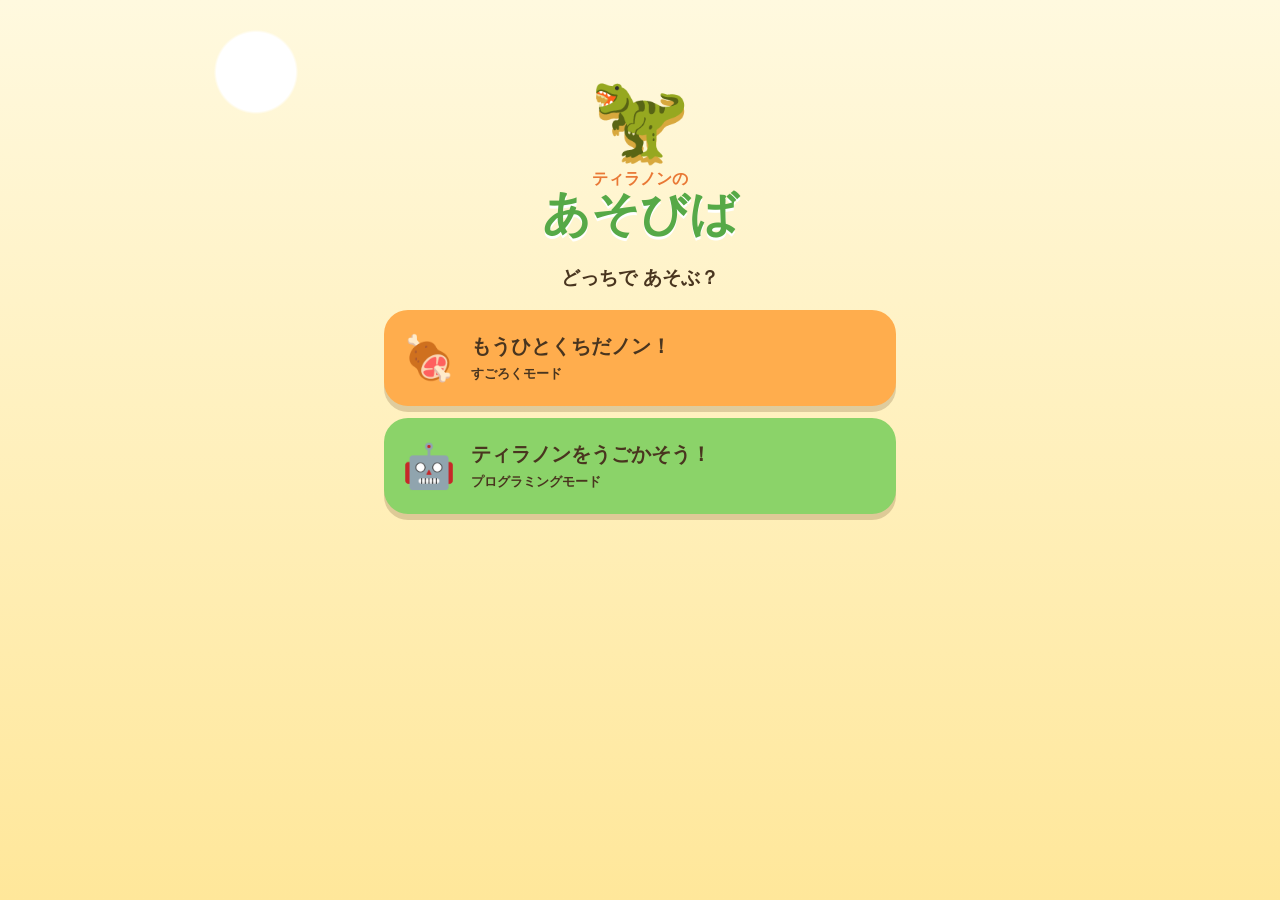
==== index.html @ fe614be6 "Implement playable Tiranon web game v0.1" ====
<!doctype html>
<html lang="ja">
<head>
  <meta charset="utf-8">
  <meta name="viewport" content="width=device-width, initial-scale=1, viewport-fit=cover">
  <meta name="theme-color" content="#fff4c7">
  <title>ティラノンのあそびば</title>
  <link rel="stylesheet" href="style.css">
</head>
<body>
  <main class="app">
    <section id="title-screen" class="screen active" aria-labelledby="title-heading">
      <div class="hero-dino" aria-hidden="true">🦖</div>
      <p class="eyebrow">ティラノンの</p>
      <h1 id="title-heading">あそびば</h1>
      <p class="lead">どっちで あそぶ？</p>
      <button class="mode-card orange" data-open="sugoroku-screen">
        <span class="mode-icon">🍖</span><span><b>もうひとくちだノン！</b><small>すごろくモード</small></span>
      </button>
      <button class="mode-card green" data-open="program-screen">
        <span class="mode-icon">🤖</span><span><b>ティラノンをうごかそう！</b><small>プログラミングモード</small></span>
      </button>
    </section>

    <section id="sugoroku-screen" class="screen" aria-labelledby="sugoroku-title">
      <header><button class="back" data-title aria-label="タイトルへ">←</button><h2 id="sugoroku-title">もうひとくちだノン！</h2><span id="best-record" class="record">ベスト --</span></header>
      <div id="sugoroku-board" class="sugoroku-board" aria-label="すごろく盤"></div>
      <div class="status-card" aria-live="polite">
        <span id="food-display" class="food">🍽️</span>
        <div><b id="sugoroku-message">なにを たべるノン？</b><small id="turn-display">0かい たべた</small></div>
      </div>
      <div class="actions two"><button id="eat-button" class="primary">もうひとくち！</button><button id="finish-button" class="secondary">ごちそうさま！</button></div>
    </section>

    <section id="program-screen" class="screen" aria-labelledby="program-title">
      <header><button class="back" data-title aria-label="タイトルへ">←</button><h2 id="program-title">ティラノンをうごかそう！</h2><span id="stage-label" class="record">1 / 3</span></header>
      <p id="stage-mission" class="mission"></p>
      <div id="program-board" class="program-board" aria-label="プログラミング盤"></div>
      <div class="command-panel">
        <div class="command-buttons">
          <button data-command="forward">⬆️<span>すすむ</span></button>
          <button data-command="right">↪️<span>みぎをむく</span></button>
          <button data-command="left">↩️<span>ひだりをむく</span></button>
        </div>
        <div id="command-list" class="command-list" aria-live="polite"><span class="empty">めいれいを いれてね</span></div>
        <button id="run-button" class="primary full">▶ うごかす！</button>
        <div class="edit-buttons"><button id="undo-button">1個消す</button><button id="clear-button">全部消す</button><button id="retry-button">やりなおす</button></div>
      </div>
    </section>

    <div id="result-modal" class="modal" role="dialog" aria-modal="true" aria-labelledby="result-title" hidden>
      <div class="modal-card"><div id="result-icon" class="result-icon">🎉</div><h2 id="result-title">ついたノン！</h2><p id="result-text"></p><button id="result-main" class="primary full">もう一回</button><button id="result-title-button" class="secondary full">タイトルへ</button></div>
    </div>
  </main>
  <script src="script.js"></script>
</body>
</html>
---- style.css ----
:root{font-family:"Hiragino Maru Gothic ProN","Yu Gothic",sans-serif;color:#49351f;background:#fff4c7;font-size:16px}*{box-sizing:border-box}body{margin:0;min-height:100dvh;background:radial-gradient(circle at 20% 8%,#fff 0 3%,transparent 3.2%),linear-gradient(#fff9df,#ffe79a)}button{font:inherit;color:inherit;touch-action:manipulation;cursor:pointer}.app{width:min(100%,540px);min-height:100dvh;margin:auto;padding:max(12px,env(safe-area-inset-top)) 14px max(14px,env(safe-area-inset-bottom));position:relative}.screen{display:none}.screen.active{display:block}#title-screen{text-align:center;padding-top:5vh}.hero-dino{font-size:5rem;filter:drop-shadow(0 6px 0 #d8a83d);animation:bob 1.8s ease-in-out infinite}@keyframes bob{50%{transform:translateY(-7px) rotate(-2deg)}}.eyebrow{margin:5px 0 -8px;font-weight:800;color:#e97835}h1{font-size:3rem;margin:0;color:#56a947;text-shadow:0 3px #fff}.lead{font-size:1.2rem;font-weight:800}.mode-card{width:100%;min-height:96px;border:0;border-radius:24px;margin:12px 0;padding:14px 18px;display:flex;align-items:center;gap:15px;text-align:left;box-shadow:0 6px 0 rgba(90,58,20,.2)}.mode-card:active,.primary:active,.secondary:active{transform:translateY(3px);box-shadow:0 3px 0 rgba(90,58,20,.2)}.mode-card.orange{background:#ffad4d}.mode-card.green{background:#8bd369}.mode-icon{font-size:2.7rem}.mode-card b{display:block;font-size:1.25rem}.mode-card small{display:block;margin-top:5px;font-weight:700}header{height:48px;display:grid;grid-template-columns:45px 1fr auto;align-items:center;gap:5px}header h2{font-size:1.1rem;text-align:center;margin:0}.back{border:0;background:#fff;border-radius:50%;width:40px;height:40px;font-size:1.4rem}.record{background:#fff3;border-radius:12px;padding:6px;font-size:.76rem;font-weight:800}.sugoroku-board{height:min(48dvh,370px);display:grid;grid-template-columns:repeat(5,1fr);grid-template-rows:repeat(5,1fr);gap:5px;padding:7px;background:#80c96d;border:5px solid #4e9d45;border-radius:20px}.tile{background:#fff9df;border:2px solid #e9c86b;border-radius:10px;display:flex;align-items:center;justify-content:center;position:relative;font-size:.65rem;font-weight:900}.tile:nth-child(3n){background:#ffe6a9}.tile.start{background:#a8e791}.tile.goal{background:#ffcf70}.pawn{width:42px;height:42px;border-radius:50%;display:flex;align-items:center;justify-content:center;background:#ef7b3d;border:3px solid #fff;font-size:1.7rem;filter:drop-shadow(0 3px 1px #7648);transition:transform .15s}.status-card{margin:8px 0;min-height:65px;background:#fff;border-radius:18px;padding:8px 14px;display:flex;align-items:center;gap:12px}.status-card .food{font-size:2.4rem}.status-card b,.status-card small{display:block}.status-card small{margin-top:3px}.actions{display:grid;gap:9px}.actions.two{grid-template-columns:1fr 1fr}.primary,.secondary{border:0;border-radius:15px;min-height:52px;font-weight:900;box-shadow:0 5px 0 rgba(90,58,20,.2)}.primary{background:#f58245;color:#fff}.secondary{background:#fff}.full{width:100%}.mission{text-align:center;font-weight:800;margin:4px 0 7px}.program-board{width:min(100%,330px);aspect-ratio:1;margin:auto;display:grid;grid-template-columns:repeat(5,1fr);gap:4px;background:#97cf78;padding:6px;border:4px solid #58a250;border-radius:18px}.program-board .tile{aspect-ratio:1;background:#699f54;border-color:#699f54}.program-board .tile.path{background:#fff6cf;border-color:#e7c76a}.program-board .tile.pepper{font-size:1.6rem}.command-panel{margin-top:8px}.command-buttons{display:grid;grid-template-columns:repeat(3,1fr);gap:6px}.command-buttons button{border:0;border-radius:12px;background:#fff;min-height:55px;font-size:1.3rem;font-weight:900}.command-buttons span{display:block;font-size:.72rem}.command-list{margin:7px 0;height:48px;overflow:auto;display:flex;gap:5px;align-items:center;background:#fff7;padding:6px;border-radius:10px}.command-chip{flex:none;background:#fff;border-radius:8px;padding:7px;font-weight:800;font-size:.78rem}.empty{margin:auto;color:#806f59}.edit-buttons{display:grid;grid-template-columns:repeat(3,1fr);gap:6px;margin-top:7px}.edit-buttons button{border:0;border-radius:10px;background:#fff;min-height:37px;font-weight:800;font-size:.8rem}.modal{position:fixed;inset:0;background:#4338;display:grid;place-items:center;padding:20px;z-index:5}.modal[hidden]{display:none}.modal-card{width:min(100%,400px);background:#fff9df;border-radius:26px;padding:25px;text-align:center;box-shadow:0 15px 50px #3218}.result-icon{font-size:4rem}.modal-card h2{font-size:2rem;margin:5px}.modal-card .full{margin-top:10px}@media (min-width:700px){.app{padding-top:25px}.sugoroku-board{height:420px}.program-board{width:350px}}
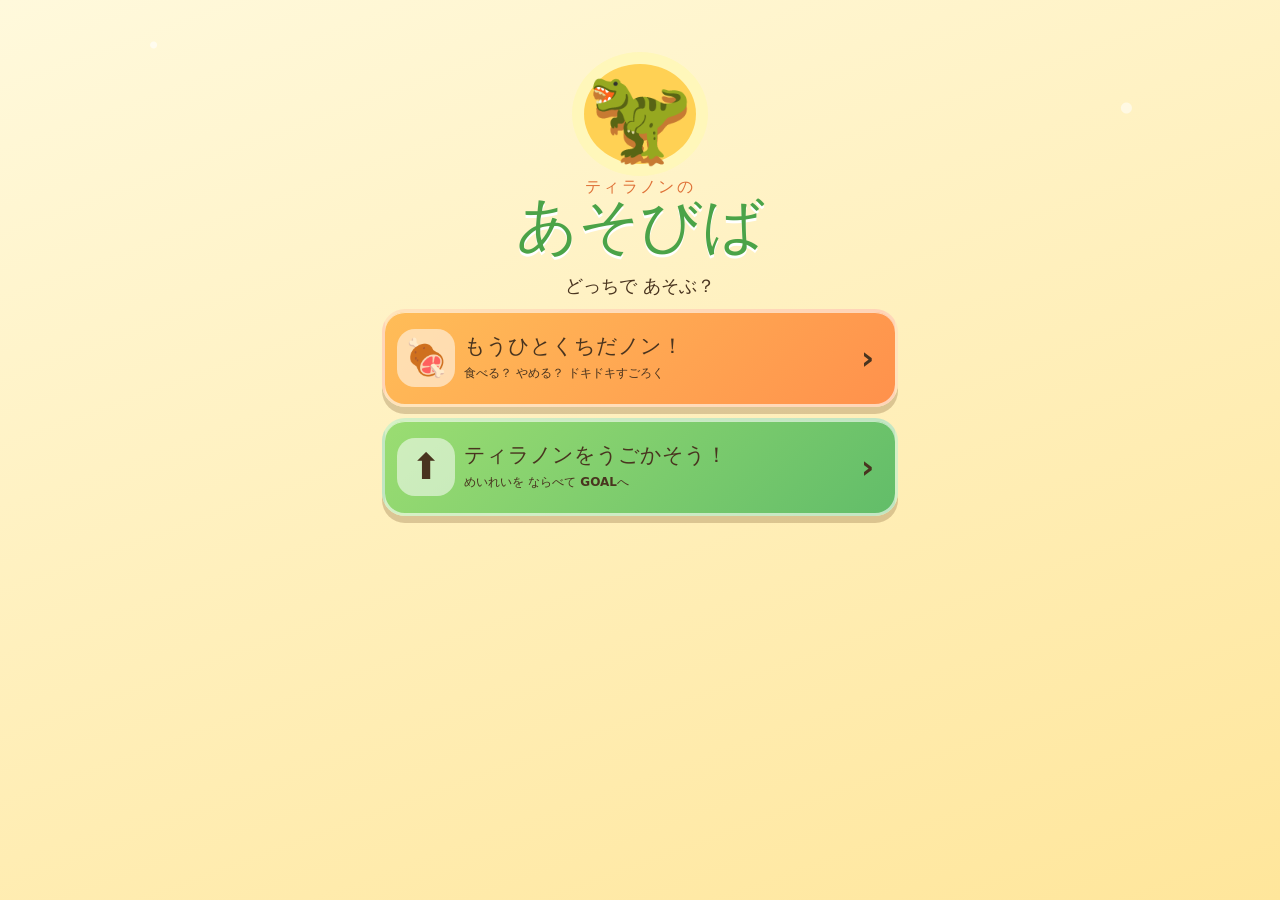
==== commit 2db566ba: "Upgrade Tiranon game with push-your-luck play" ====
--- a/index.html
+++ b/index.html
@@ -3,53 +3,65 @@
 <head>
   <meta charset="utf-8">
   <meta name="viewport" content="width=device-width, initial-scale=1, viewport-fit=cover">
-  <meta name="theme-color" content="#fff4c7">
+  <meta name="theme-color" content="#fff3c4">
   <title>ティラノンのあそびば</title>
   <link rel="stylesheet" href="style.css">
 </head>
 <body>
   <main class="app">
     <section id="title-screen" class="screen active" aria-labelledby="title-heading">
-      <div class="hero-dino" aria-hidden="true">🦖</div>
+      <div class="title-art"><span class="sun"></span><span class="title-dino game-piece" aria-hidden="true">🦖</span></div>
       <p class="eyebrow">ティラノンの</p>
       <h1 id="title-heading">あそびば</h1>
       <p class="lead">どっちで あそぶ？</p>
-      <button class="mode-card orange" data-open="sugoroku-screen">
-        <span class="mode-icon">🍖</span><span><b>もうひとくちだノン！</b><small>すごろくモード</small></span>
+      <button class="mode-card food-mode" data-open="sugoroku-screen">
+        <span class="mode-icon">🍖</span><span><b>もうひとくちだノン！</b><small>食べる？ やめる？ ドキドキすごろく</small></span><span class="chevron">›</span>
       </button>
-      <button class="mode-card green" data-open="program-screen">
-        <span class="mode-icon">🤖</span><span><b>ティラノンをうごかそう！</b><small>プログラミングモード</small></span>
+      <button class="mode-card code-mode" data-open="stage-screen">
+        <span class="mode-icon">⬆️</span><span><b>ティラノンをうごかそう！</b><small>めいれいを ならべて GOALへ</small></span><span class="chevron">›</span>
       </button>
     </section>
 
     <section id="sugoroku-screen" class="screen" aria-labelledby="sugoroku-title">
-      <header><button class="back" data-title aria-label="タイトルへ">←</button><h2 id="sugoroku-title">もうひとくちだノン！</h2><span id="best-record" class="record">ベスト --</span></header>
-      <div id="sugoroku-board" class="sugoroku-board" aria-label="すごろく盤"></div>
-      <div class="status-card" aria-live="polite">
-        <span id="food-display" class="food">🍽️</span>
-        <div><b id="sugoroku-message">なにを たべるノン？</b><small id="turn-display">0かい たべた</small></div>
+      <header class="game-header"><button class="icon-button" data-title aria-label="タイトルへ">‹</button><div><span class="header-kicker">ドキドキすごろく</span><h2 id="sugoroku-title">もうひとくちだノン！</h2></div><div id="sugoroku-records" class="mini-record"></div></header>
+      <div id="sugoroku-board" class="sugoroku-board" aria-label="STARTからGOALまでのすごろく盤"></div>
+      <section id="sugoroku-status" class="sugoroku-status" aria-live="polite">
+        <div id="food-display" class="food-display">🍽️</div>
+        <div class="speech"><b id="sugoroku-message">まずは ひとくち！</b><span id="turn-label">1ターンめ</span></div>
+        <div class="risk"><small>今回のパクパク</small><strong id="pending-label">+0</strong><small>マス</small></div>
+      </section>
+      <div id="streak-label" class="streak-label">あと3回で ボーナス！</div>
+      <div class="sugoroku-actions">
+        <button id="eat-button" class="primary eat-button"><span>🍴</span>もうひとくち！<small>ピーマンなら今回の分がパー！</small></button>
+        <button id="bank-button" class="bank-button" disabled>⭐ ここで ごちそうさま！<small>+0マスを確定</small></button>
       </div>
-      <div class="actions two"><button id="eat-button" class="primary">もうひとくち！</button><button id="finish-button" class="secondary">ごちそうさま！</button></div>
+    </section>
+
+    <section id="stage-screen" class="screen" aria-labelledby="stage-title">
+      <header class="game-header simple"><button class="icon-button" data-title aria-label="タイトルへ">‹</button><div><span class="header-kicker">プログラミングモード</span><h2 id="stage-title">ステージを えらぼう！</h2></div></header>
+      <div class="howto"><b>① めいれいをならべる</b><span>② うごかしてGOAL！</span></div>
+      <div id="stage-grid" class="stage-grid"></div>
     </section>
 
     <section id="program-screen" class="screen" aria-labelledby="program-title">
-      <header><button class="back" data-title aria-label="タイトルへ">←</button><h2 id="program-title">ティラノンをうごかそう！</h2><span id="stage-label" class="record">1 / 3</span></header>
-      <p id="stage-mission" class="mission"></p>
+      <header class="game-header"><button id="stage-back" class="icon-button" aria-label="ステージ選択へ">‹</button><div><span id="stage-label" class="header-kicker">STAGE 1</span><h2 id="program-title">ティラノンをうごかそう！</h2></div><div id="stage-best" class="mini-record stars">☆☆☆</div></header>
+      <div class="mission-row"><span id="stage-mission"></span><b id="optimal-label"></b></div>
       <div id="program-board" class="program-board" aria-label="プログラミング盤"></div>
-      <div class="command-panel">
-        <div class="command-buttons">
-          <button data-command="forward">⬆️<span>すすむ</span></button>
-          <button data-command="right">↪️<span>みぎをむく</span></button>
-          <button data-command="left">↩️<span>ひだりをむく</span></button>
+      <section class="command-panel">
+        <div class="command-buttons" aria-label="めいれいボタン">
+          <button data-command="forward"><b>⬆️</b><span>すすむ</span></button>
+          <button data-command="right"><b>↪️</b><span>みぎ</span></button>
+          <button data-command="left"><b>↩️</b><span>ひだり</span></button>
         </div>
-        <div id="command-list" class="command-list" aria-live="polite"><span class="empty">めいれいを いれてね</span></div>
-        <button id="run-button" class="primary full">▶ うごかす！</button>
-        <div class="edit-buttons"><button id="undo-button">1個消す</button><button id="clear-button">全部消す</button><button id="retry-button">やりなおす</button></div>
-      </div>
+        <div class="queue-head"><b>めいれい</b><span id="command-count">0個</span></div>
+        <div id="command-list" class="command-list" aria-live="polite"><span class="empty">ボタンを おしてね！</span></div>
+        <div class="program-actions"><button id="run-button" class="primary run-button">▶ うごかす！</button><button id="undo-button" class="small-action">↶<span>1個消す</span></button><button id="clear-button" class="small-action">×<span>全部消す</span></button></div>
+      </section>
     </section>
 
     <div id="result-modal" class="modal" role="dialog" aria-modal="true" aria-labelledby="result-title" hidden>
-      <div class="modal-card"><div id="result-icon" class="result-icon">🎉</div><h2 id="result-title">ついたノン！</h2><p id="result-text"></p><button id="result-main" class="primary full">もう一回</button><button id="result-title-button" class="secondary full">タイトルへ</button></div>
+      <div id="confetti" class="confetti" aria-hidden="true"></div>
+      <div class="modal-card"><div id="result-icon" class="result-icon">🎉</div><h2 id="result-title">ついたノーーン！</h2><div id="result-stars" class="result-stars"></div><p id="result-text"></p><button id="result-main" class="primary full">もう一回！</button><button id="result-sub" class="secondary full">ステージをえらぶ</button></div>
     </div>
   </main>
   <script src="script.js"></script>
--- a/style.css
+++ b/style.css
@@ -1 +1,161 @@
-:root{font-family:"Hiragino Maru Gothic ProN","Yu Gothic",sans-serif;color:#49351f;background:#fff4c7;font-size:16px}*{box-sizing:border-box}body{margin:0;min-height:100dvh;background:radial-gradient(circle at 20% 8%,#fff 0 3%,transparent 3.2%),linear-gradient(#fff9df,#ffe79a)}button{font:inherit;color:inherit;touch-action:manipulation;cursor:pointer}.app{width:min(100%,540px);min-height:100dvh;margin:auto;padding:max(12px,env(safe-area-inset-top)) 14px max(14px,env(safe-area-inset-bottom));position:relative}.screen{display:none}.screen.active{display:block}#title-screen{text-align:center;padding-top:5vh}.hero-dino{font-size:5rem;filter:drop-shadow(0 6px 0 #d8a83d);animation:bob 1.8s ease-in-out infinite}@keyframes bob{50%{transform:translateY(-7px) rotate(-2deg)}}.eyebrow{margin:5px 0 -8px;font-weight:800;color:#e97835}h1{font-size:3rem;margin:0;color:#56a947;text-shadow:0 3px #fff}.lead{font-size:1.2rem;font-weight:800}.mode-card{width:100%;min-height:96px;border:0;border-radius:24px;margin:12px 0;padding:14px 18px;display:flex;align-items:center;gap:15px;text-align:left;box-shadow:0 6px 0 rgba(90,58,20,.2)}.mode-card:active,.primary:active,.secondary:active{transform:translateY(3px);box-shadow:0 3px 0 rgba(90,58,20,.2)}.mode-card.orange{background:#ffad4d}.mode-card.green{background:#8bd369}.mode-icon{font-size:2.7rem}.mode-card b{display:block;font-size:1.25rem}.mode-card small{display:block;margin-top:5px;font-weight:700}header{height:48px;display:grid;grid-template-columns:45px 1fr auto;align-items:center;gap:5px}header h2{font-size:1.1rem;text-align:center;margin:0}.back{border:0;background:#fff;border-radius:50%;width:40px;height:40px;font-size:1.4rem}.record{background:#fff3;border-radius:12px;padding:6px;font-size:.76rem;font-weight:800}.sugoroku-board{height:min(48dvh,370px);display:grid;grid-template-columns:repeat(5,1fr);grid-template-rows:repeat(5,1fr);gap:5px;padding:7px;background:#80c96d;border:5px solid #4e9d45;border-radius:20px}.tile{background:#fff9df;border:2px solid #e9c86b;border-radius:10px;display:flex;align-items:center;justify-content:center;position:relative;font-size:.65rem;font-weight:900}.tile:nth-child(3n){background:#ffe6a9}.tile.start{background:#a8e791}.tile.goal{background:#ffcf70}.pawn{width:42px;height:42px;border-radius:50%;display:flex;align-items:center;justify-content:center;background:#ef7b3d;border:3px solid #fff;font-size:1.7rem;filter:drop-shadow(0 3px 1px #7648);transition:transform .15s}.status-card{margin:8px 0;min-height:65px;background:#fff;border-radius:18px;padding:8px 14px;display:flex;align-items:center;gap:12px}.status-card .food{font-size:2.4rem}.status-card b,.status-card small{display:block}.status-card small{margin-top:3px}.actions{display:grid;gap:9px}.actions.two{grid-template-columns:1fr 1fr}.primary,.secondary{border:0;border-radius:15px;min-height:52px;font-weight:900;box-shadow:0 5px 0 rgba(90,58,20,.2)}.primary{background:#f58245;color:#fff}.secondary{background:#fff}.full{width:100%}.mission{text-align:center;font-weight:800;margin:4px 0 7px}.program-board{width:min(100%,330px);aspect-ratio:1;margin:auto;display:grid;grid-template-columns:repeat(5,1fr);gap:4px;background:#97cf78;padding:6px;border:4px solid #58a250;border-radius:18px}.program-board .tile{aspect-ratio:1;background:#699f54;border-color:#699f54}.program-board .tile.path{background:#fff6cf;border-color:#e7c76a}.program-board .tile.pepper{font-size:1.6rem}.command-panel{margin-top:8px}.command-buttons{display:grid;grid-template-columns:repeat(3,1fr);gap:6px}.command-buttons button{border:0;border-radius:12px;background:#fff;min-height:55px;font-size:1.3rem;font-weight:900}.command-buttons span{display:block;font-size:.72rem}.command-list{margin:7px 0;height:48px;overflow:auto;display:flex;gap:5px;align-items:center;background:#fff7;padding:6px;border-radius:10px}.command-chip{flex:none;background:#fff;border-radius:8px;padding:7px;font-weight:800;font-size:.78rem}.empty{margin:auto;color:#806f59}.edit-buttons{display:grid;grid-template-columns:repeat(3,1fr);gap:6px;margin-top:7px}.edit-buttons button{border:0;border-radius:10px;background:#fff;min-height:37px;font-weight:800;font-size:.8rem}.modal{position:fixed;inset:0;background:#4338;display:grid;place-items:center;padding:20px;z-index:5}.modal[hidden]{display:none}.modal-card{width:min(100%,400px);background:#fff9df;border-radius:26px;padding:25px;text-align:center;box-shadow:0 15px 50px #3218}.result-icon{font-size:4rem}.modal-card h2{font-size:2rem;margin:5px}.modal-card .full{margin-top:10px}@media (min-width:700px){.app{padding-top:25px}.sugoroku-board{height:420px}.program-board{width:350px}}
+:root {
+  font-family: "Hiragino Maru Gothic ProN", "Yu Gothic", system-ui, sans-serif;
+  color: #49341f;
+  background: #fff2bd;
+  font-size: 16px;
+  font-synthesis: none;
+}
+* { box-sizing: border-box; }
+body { margin: 0; min-height: 100dvh; background: radial-gradient(circle at 12% 5%, #fff9 0 3px, transparent 4px), radial-gradient(circle at 88% 12%, #fff8 0 5px, transparent 6px), linear-gradient(160deg, #fff9dc, #ffe69b); }
+button { font: inherit; color: inherit; cursor: pointer; touch-action: manipulation; -webkit-tap-highlight-color: transparent; }
+button:focus-visible { outline: 4px solid #2c79c9; outline-offset: 2px; }
+button:disabled { cursor: default; opacity: .48; }
+.app { width: min(100%, 540px); min-height: 100dvh; margin: auto; padding: max(10px, env(safe-area-inset-top)) 12px max(12px, env(safe-area-inset-bottom)); position: relative; overflow: hidden; }
+.screen { display: none; }
+.screen.active { display: block; animation: screen-in .25s ease-out; }
+@keyframes screen-in { from { opacity: 0; transform: translateY(8px); } }
+
+/* Title */
+#title-screen { padding-top: clamp(12px, 4vh, 42px); text-align: center; }
+.title-art { width: 132px; height: 112px; margin: auto; position: relative; display: grid; place-items: center; }
+.sun { position: absolute; inset: 6px 10px; border-radius: 50%; background: #ffd154; box-shadow: 0 0 0 12px #fff7ba; }
+.title-dino { font-size: 5.3rem; position: relative; filter: drop-shadow(0 7px 0 #c77a32); animation: float 1.8s ease-in-out infinite; }
+@keyframes float { 50% { transform: translateY(-7px) rotate(-3deg); } }
+.eyebrow { margin: 7px 0 -7px; color: #df7137; font-weight: 900; letter-spacing: .15em; }
+h1 { margin: 0; color: #4ba348; font-size: clamp(2.65rem, 13vw, 3.8rem); line-height: 1.15; text-shadow: 0 3px 0 #fff; }
+.lead { margin: 13px 0 11px; font-size: 1.1rem; font-weight: 900; }
+.mode-card { width: 100%; min-height: 98px; margin: 11px 0; padding: 13px 12px; border: 3px solid #fff9; border-radius: 23px; display: grid; grid-template-columns: 58px 1fr 22px; align-items: center; gap: 9px; text-align: left; box-shadow: 0 7px 0 #76502542, inset 0 1px #fff9; transition: transform .1s, box-shadow .1s; }
+.mode-card:active { transform: translateY(4px); box-shadow: 0 3px 0 #76502542; }
+.food-mode { background: linear-gradient(135deg, #ffbd58, #ff914c); }
+.code-mode { background: linear-gradient(135deg, #9bdd72, #62bd69); }
+.mode-icon { width: 58px; height: 58px; border-radius: 18px; display: grid; place-items: center; background: #fff8; font-size: 2.25rem; }
+.mode-card b, .mode-card small { display: block; }
+.mode-card b { font-size: clamp(1rem, 4.7vw, 1.3rem); line-height: 1.25; }
+.mode-card small { margin-top: 5px; font-weight: 700; font-size: .75rem; }
+.chevron { font-size: 2rem; font-weight: 900; }
+
+/* Shared headers and controls */
+.game-header { min-height: 51px; display: grid; grid-template-columns: 42px 1fr auto; gap: 7px; align-items: center; }
+.game-header.simple { grid-template-columns: 42px 1fr; }
+.game-header h2 { margin: 0; font-size: clamp(.98rem, 4vw, 1.2rem); line-height: 1.2; }
+.header-kicker { display: block; margin-bottom: 1px; color: #df7137; font-size: .65rem; font-weight: 900; letter-spacing: .06em; }
+.icon-button { width: 40px; height: 40px; padding: 0; border: 2px solid #f0d892; border-radius: 50%; background: #fffdf2; font-size: 2rem; line-height: 1; box-shadow: 0 3px 0 #d6bd73; }
+.mini-record { display: grid; gap: 1px; padding: 4px 7px; border-radius: 10px; background: #fffdf2; font-size: .59rem; font-weight: 800; box-shadow: 0 2px 0 #ead48e; }
+.mini-record span { display: flex; justify-content: space-between; gap: 4px; }
+.mini-record b { color: #e45e32; }
+.mini-record.stars { display: block; color: #ef9c1c; white-space: nowrap; font-size: .9rem; }
+.primary, .secondary { min-height: 52px; border: 0; border-radius: 16px; font-weight: 900; box-shadow: 0 5px 0 #76341f42; }
+.primary { background: linear-gradient(#ff914f, #ef673b); color: white; }
+.secondary { background: white; }
+.full { width: 100%; margin-top: 9px; }
+
+/* Push-your-luck board */
+.sugoroku-board { height: clamp(288px, 46dvh, 365px); padding: 8px; border: 5px solid #66a853; border-radius: 24px; display: grid; grid-template-columns: repeat(5, 1fr); grid-template-rows: repeat(5, 1fr); gap: 4px; background: linear-gradient(#9bd177, #7fbd68); box-shadow: inset 0 0 0 3px #c7ee9d, 0 5px 0 #477e3e; position: relative; }
+.path-tile { width: min(100%, 57px); aspect-ratio: 1; place-self: center; border: 3px solid #e8c66b; border-radius: 50%; display: grid; place-items: center; position: relative; color: #c39a42; background: radial-gradient(circle at 40% 35%, #fffdf0 0 42%, #f7dfa0 44% 100%); box-shadow: 0 3px 0 #b7863d; font-size: 1.3rem; }
+.path-tile::after { content: ""; position: absolute; right: -12px; width: 9px; border-top: 3px dotted #fff9; z-index: 0; }
+.path-tile:nth-child(5n)::after, .path-tile:nth-last-child(1)::after { display: none; }
+.path-tile.start, .path-tile.goal { border-radius: 13px; line-height: 1; }
+.path-tile.start { background: #dcf5ad; border-color: #5ca453; }
+.path-tile.goal { background: #ffd85e; border-color: #e38a31; }
+.path-tile small { font-size: .48rem; font-weight: 1000; }
+.path-tile.goal span { font-size: 1.25rem; }
+.pawn, .confirmed-marker { position: absolute; display: grid; place-items: center; z-index: 2; }
+.pawn { width: 43px; height: 43px; border: 3px solid white; border-radius: 50%; background: #f17a3f; box-shadow: 0 3px 0 #9f482d; font-size: 1.65rem; transition: transform .18s; }
+.confirmed-marker { left: -7px; bottom: -7px; width: 24px; height: 24px; border-radius: 50%; background: white; font-size: 1rem; box-shadow: 0 2px 5px #6636; }
+.hop { animation: hop .22s ease-out; }
+@keyframes hop { 50% { translate: 0 -10px; scale: 1.12; } }
+.confirmed-marker.flash { animation: flash .55s ease; }
+@keyframes flash { 50% { scale: 1.7; filter: drop-shadow(0 0 8px #fff200); } }
+.sugoroku-status { min-height: 70px; margin: 9px 0 4px; padding: 7px 9px; border: 2px solid #f2d995; border-radius: 18px; display: grid; grid-template-columns: 54px 1fr auto; align-items: center; gap: 8px; background: #fffdf2; box-shadow: 0 3px 0 #dbbd70; }
+.food-display { width: 50px; height: 50px; border-radius: 15px; display: grid; place-items: center; background: #fff1be; font-size: 2.15rem; }
+.speech b, .speech span { display: block; }
+.speech b { font-size: .9rem; line-height: 1.2; }
+.speech span { margin-top: 3px; color: #8b795d; font-size: .69rem; font-weight: 800; }
+.risk { min-width: 63px; padding-left: 7px; border-left: 2px dashed #e4c778; text-align: center; }
+.risk small { display: block; font-size: .55rem; font-weight: 800; }
+.risk strong { color: #ee6237; font-size: 1.75rem; line-height: 1; }
+.streak-label { min-height: 22px; color: #c8542f; text-align: center; font-size: .76rem; font-weight: 900; }
+.sugoroku-actions { display: grid; grid-template-columns: 1.45fr 1fr; gap: 8px; position: sticky; bottom: max(8px, env(safe-area-inset-bottom)); z-index: 4; }
+.eat-button, .bank-button { min-height: 67px; padding: 7px; border: 0; border-radius: 17px; font-weight: 1000; box-shadow: 0 5px 0 #773c28; }
+.eat-button { font-size: 1.08rem; }
+.eat-button > span { margin-right: 4px; }
+.eat-button small, .bank-button small { display: block; margin-top: 3px; font-size: .55rem; }
+.bank-button { border: 2px solid #e3b63f; background: linear-gradient(#fff9d9, #ffe37b); font-size: .82rem; }
+.burst { animation: shake .4s linear; border-color: #7cb642; background: #e9f8ca; }
+@keyframes shake { 20%, 60% { transform: translateX(-7px) rotate(-1deg); } 40%, 80% { transform: translateX(7px) rotate(1deg); } }
+
+/* Stage selection */
+.howto { margin: 7px 0 11px; padding: 10px; border-radius: 13px; display: flex; justify-content: space-around; gap: 6px; background: #fffdf2; font-size: .76rem; font-weight: 800; }
+.howto b { color: #438d48; }
+.stage-grid { display: grid; gap: 9px; }
+.stage-card { min-height: 68px; padding: 8px 10px; border: 2px solid #fff; border-radius: 17px; display: grid; grid-template-columns: 45px 1fr auto; gap: 10px; align-items: center; background: linear-gradient(135deg, #fffdf3, #f7edc6); text-align: left; box-shadow: 0 4px 0 #caaa58; }
+.stage-card:active { transform: translateY(3px); box-shadow: 0 1px 0 #caaa58; }
+.stage-number { width: 42px; height: 42px; border-radius: 13px; display: grid; place-items: center; background: #67b95f; color: white; font-size: 1.3rem; font-weight: 1000; }
+.stage-card small, .stage-card b { display: block; }
+.stage-card small { color: #dd7139; font-size: .59rem; font-weight: 900; }
+.stage-card b { font-size: .92rem; }
+.stage-stars { color: #eba329; font-weight: 1000; letter-spacing: -1px; }
+
+/* Programming */
+.mission-row { min-height: 31px; margin: 3px 0 6px; padding: 6px 10px; border-radius: 11px; display: flex; align-items: center; justify-content: space-between; background: #fffdf2; font-size: .75rem; font-weight: 900; }
+.mission-row b { color: #dd7139; }
+.program-board { width: min(100%, 330px); aspect-ratio: 1; margin: auto; padding: 7px; border: 5px solid #5c9e52; border-radius: 22px; display: grid; grid-template-columns: repeat(5, 1fr); gap: 4px; background: #78b560; box-shadow: inset 0 0 0 3px #a9da80, 0 5px 0 #40753b; }
+.program-tile { aspect-ratio: 1; border: 2px solid #669f54; border-radius: 10px; display: grid; place-items: center; position: relative; background: #679c55; }
+.program-tile.path { border-color: #e6c467; background: repeating-linear-gradient(45deg, #fff8d6 0 8px, #f9eaba 8px 16px); box-shadow: inset 0 0 0 1px #fff; }
+.program-tile small { font-size: .46rem; font-weight: 1000; }
+.program-tile > span:not(.pawn) { font-size: 1.25rem; }
+.board-item { filter: drop-shadow(0 2px 1px #6335); }
+.command-panel { margin-top: 8px; }
+.command-buttons { display: grid; grid-template-columns: repeat(3, 1fr); gap: 7px; }
+.command-buttons button { min-height: 54px; padding: 4px; border: 2px solid #fff; border-radius: 14px; background: #fff8dd; box-shadow: 0 3px 0 #d1ad52; }
+.command-buttons b, .command-buttons span { display: block; }
+.command-buttons b { font-size: 1.35rem; line-height: 1; }
+.command-buttons span { margin-top: 3px; font-size: .72rem; font-weight: 900; }
+.queue-head { margin: 7px 4px 2px; display: flex; justify-content: space-between; color: #776548; font-size: .67rem; }
+.command-list { height: 54px; padding: 5px; border: 2px solid #e8cf88; border-radius: 11px; display: flex; align-items: center; gap: 5px; overflow-x: auto; background: #fffdf2; scroll-behavior: smooth; }
+.command-chip { min-width: 43px; height: 40px; padding: 2px 4px; border-radius: 8px; display: grid; grid-template-columns: 13px 1fr; grid-template-rows: 1fr 12px; align-items: center; background: #f7e6aa; box-shadow: 0 2px 0 #c8a345; }
+.command-chip i { grid-row: 1 / 3; font-size: .6rem; font-style: normal; }
+.command-chip b { font-size: 1rem; }
+.command-chip small { font-size: .5rem; font-weight: 900; }
+.command-chip.active { background: #ffad59; outline: 3px solid #e76537; transform: translateY(-2px); }
+.empty { margin: auto; color: #88775c; font-size: .72rem; font-weight: 800; }
+.program-actions { margin-top: 6px; display: grid; grid-template-columns: 1fr 54px 54px; gap: 6px; }
+.run-button { min-height: 52px; font-size: 1.05rem; }
+.small-action { border: 0; border-radius: 12px; background: white; font-size: 1rem; font-weight: 900; box-shadow: 0 3px 0 #d4bd7b; }
+.small-action span { display: block; font-size: .52rem; }
+
+/* Results */
+.modal { position: fixed; inset: 0; z-index: 10; padding: 18px; display: grid; place-items: center; background: #3d2c2088; backdrop-filter: blur(3px); }
+.modal[hidden] { display: none; }
+.modal-card { width: min(100%, 390px); padding: 24px 22px; border: 4px solid white; border-radius: 27px; background: linear-gradient(#fffdf2, #ffefb5); text-align: center; box-shadow: 0 16px 50px #3b211b66; animation: pop .28s cubic-bezier(.2, 1.4, .5, 1); position: relative; z-index: 2; }
+@keyframes pop { from { opacity: 0; transform: scale(.72); } }
+.result-icon { font-size: 4rem; animation: bounce .7s ease infinite alternate; }
+@keyframes bounce { to { transform: translateY(-7px) rotate(4deg); } }
+.modal-card h2 { margin: 3px 0; color: #e05f35; font-size: 1.8rem; }
+.result-stars { min-height: 31px; color: #f1a21b; font-size: 1.7rem; letter-spacing: 2px; }
+.modal-card p { min-height: 39px; margin: 7px 0 10px; white-space: pre-line; font-weight: 800; }
+.confetti { position: fixed; inset: 0; overflow: hidden; pointer-events: none; }
+.confetti i { --color: #ffcf3f; position: absolute; top: -20px; left: calc((var(--i) + 1) * 5.2%); width: 9px; height: 16px; background: var(--color); animation: fall 1.9s calc((var(--i) % 6) * -.16s) linear infinite; transform: rotate(calc(var(--i) * 28deg)); }
+.confetti i:nth-child(3n) { background: #ee6e45; }
+.confetti i:nth-child(3n + 1) { background: #69bb65; border-radius: 50%; }
+@keyframes fall { to { translate: 30px 105dvh; rotate: 430deg; } }
+
+@media (max-height: 720px) {
+  .app { padding-top: 5px; }
+  .game-header { min-height: 46px; }
+  .sugoroku-board { height: 286px; }
+  .sugoroku-status { min-height: 62px; margin-top: 7px; }
+  .food-display { width: 44px; height: 44px; font-size: 1.8rem; }
+  .sugoroku-actions { bottom: 3px; }
+  .program-board { width: 286px; }
+  .command-buttons button { min-height: 48px; }
+  .command-list { height: 49px; }
+}
+@media (min-width: 700px) {
+  .app { padding-top: 22px; }
+  .sugoroku-board { height: 395px; }
+  .program-board { width: 350px; }
+}
+@media (prefers-reduced-motion: reduce) {
+  *, *::before, *::after { animation-duration: .01ms !important; animation-iteration-count: 1 !important; scroll-behavior: auto !important; }
+}
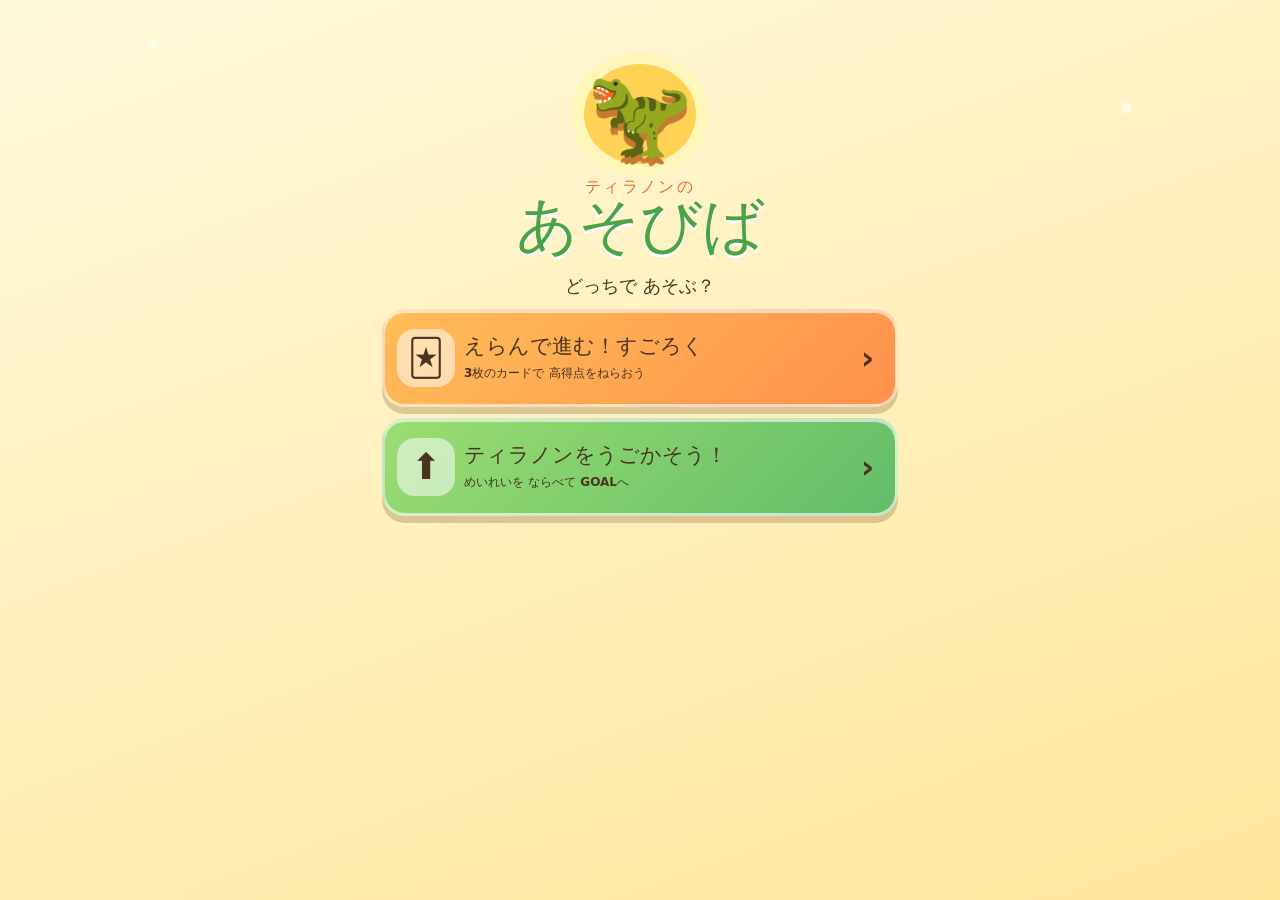
==== commit 80cb2640: "すごろくを戦略カード方式へ刷新" ====
--- a/index.html
+++ b/index.html
@@ -15,7 +15,7 @@
       <h1 id="title-heading">あそびば</h1>
       <p class="lead">どっちで あそぶ？</p>
       <button class="mode-card food-mode" data-open="sugoroku-screen">
-        <span class="mode-icon">🍖</span><span><b>もうひとくちだノン！</b><small>食べる？ やめる？ ドキドキすごろく</small></span><span class="chevron">›</span>
+        <span class="mode-icon">🃏</span><span><b>えらんで進む！すごろく</b><small>3枚のカードで 高得点をねらおう</small></span><span class="chevron">›</span>
       </button>
       <button class="mode-card code-mode" data-open="stage-screen">
         <span class="mode-icon">⬆️</span><span><b>ティラノンをうごかそう！</b><small>めいれいを ならべて GOALへ</small></span><span class="chevron">›</span>
@@ -23,18 +23,15 @@
     </section>
 
     <section id="sugoroku-screen" class="screen" aria-labelledby="sugoroku-title">
-      <header class="game-header"><button class="icon-button" data-title aria-label="タイトルへ">‹</button><div><span class="header-kicker">ドキドキすごろく</span><h2 id="sugoroku-title">もうひとくちだノン！</h2></div><div id="sugoroku-records" class="mini-record"></div></header>
+      <header class="game-header"><button class="icon-button" data-title aria-label="タイトルへ">‹</button><div><span class="header-kicker">戦略すごろく v0.2</span><h2 id="sugoroku-title">えらんで進む！</h2></div><div id="sugoroku-records" class="mini-record"></div></header>
+      <div class="strategy-hud"><b>⭐ <span id="score-label">0</span>点</b><b>⏳ あと<span id="turn-label">12</span>ターン</b><span id="position-label">現在 START</span></div>
       <div id="sugoroku-board" class="sugoroku-board" aria-label="STARTからGOALまでのすごろく盤"></div>
-      <section id="sugoroku-status" class="sugoroku-status" aria-live="polite">
-        <div id="food-display" class="food-display">🍽️</div>
-        <div class="speech"><b id="sugoroku-message">まずは ひとくち！</b><span id="turn-label">1ターンめ</span></div>
-        <div class="risk"><small>今回のパクパク</small><strong id="pending-label">+0</strong><small>マス</small></div>
+      <section class="strategy-panel" aria-live="polite">
+        <div id="sugoroku-message" class="strategy-message">カードを選ぶと 到着マスが光るよ！</div>
+        <div id="card-hand" class="card-hand" aria-label="移動カード"></div>
+        <button id="move-button" class="primary move-button" disabled>カードを選んでね</button>
       </section>
-      <div id="streak-label" class="streak-label">あと3回で ボーナス！</div>
-      <div class="sugoroku-actions">
-        <button id="eat-button" class="primary eat-button"><span>🍴</span>もうひとくち！<small>ピーマンなら今回の分がパー！</small></button>
-        <button id="bank-button" class="bank-button" disabled>⭐ ここで ごちそうさま！<small>+0マスを確定</small></button>
-      </div>
+      <div id="branch-choice" class="branch-choice" hidden><div><b>↔ どっちへいく？</b><span id="branch-options"></span></div></div>
     </section>
 
     <section id="stage-screen" class="screen" aria-labelledby="stage-title">
--- a/style.css
+++ b/style.css
@@ -49,40 +49,35 @@
 .secondary { background: white; }
 .full { width: 100%; margin-top: 9px; }
 
-/* Push-your-luck board */
-.sugoroku-board { height: clamp(288px, 46dvh, 365px); padding: 8px; border: 5px solid #66a853; border-radius: 24px; display: grid; grid-template-columns: repeat(5, 1fr); grid-template-rows: repeat(5, 1fr); gap: 4px; background: linear-gradient(#9bd177, #7fbd68); box-shadow: inset 0 0 0 3px #c7ee9d, 0 5px 0 #477e3e; position: relative; }
-.path-tile { width: min(100%, 57px); aspect-ratio: 1; place-self: center; border: 3px solid #e8c66b; border-radius: 50%; display: grid; place-items: center; position: relative; color: #c39a42; background: radial-gradient(circle at 40% 35%, #fffdf0 0 42%, #f7dfa0 44% 100%); box-shadow: 0 3px 0 #b7863d; font-size: 1.3rem; }
-.path-tile::after { content: ""; position: absolute; right: -12px; width: 9px; border-top: 3px dotted #fff9; z-index: 0; }
-.path-tile:nth-child(5n)::after, .path-tile:nth-last-child(1)::after { display: none; }
-.path-tile.start, .path-tile.goal { border-radius: 13px; line-height: 1; }
-.path-tile.start { background: #dcf5ad; border-color: #5ca453; }
-.path-tile.goal { background: #ffd85e; border-color: #e38a31; }
-.path-tile small { font-size: .48rem; font-weight: 1000; }
-.path-tile.goal span { font-size: 1.25rem; }
-.pawn, .confirmed-marker { position: absolute; display: grid; place-items: center; z-index: 2; }
-.pawn { width: 43px; height: 43px; border: 3px solid white; border-radius: 50%; background: #f17a3f; box-shadow: 0 3px 0 #9f482d; font-size: 1.65rem; transition: transform .18s; }
-.confirmed-marker { left: -7px; bottom: -7px; width: 24px; height: 24px; border-radius: 50%; background: white; font-size: 1rem; box-shadow: 0 2px 5px #6636; }
-.hop { animation: hop .22s ease-out; }
-@keyframes hop { 50% { translate: 0 -10px; scale: 1.12; } }
-.confirmed-marker.flash { animation: flash .55s ease; }
-@keyframes flash { 50% { scale: 1.7; filter: drop-shadow(0 0 8px #fff200); } }
-.sugoroku-status { min-height: 70px; margin: 9px 0 4px; padding: 7px 9px; border: 2px solid #f2d995; border-radius: 18px; display: grid; grid-template-columns: 54px 1fr auto; align-items: center; gap: 8px; background: #fffdf2; box-shadow: 0 3px 0 #dbbd70; }
-.food-display { width: 50px; height: 50px; border-radius: 15px; display: grid; place-items: center; background: #fff1be; font-size: 2.15rem; }
-.speech b, .speech span { display: block; }
-.speech b { font-size: .9rem; line-height: 1.2; }
-.speech span { margin-top: 3px; color: #8b795d; font-size: .69rem; font-weight: 800; }
-.risk { min-width: 63px; padding-left: 7px; border-left: 2px dashed #e4c778; text-align: center; }
-.risk small { display: block; font-size: .55rem; font-weight: 800; }
-.risk strong { color: #ee6237; font-size: 1.75rem; line-height: 1; }
-.streak-label { min-height: 22px; color: #c8542f; text-align: center; font-size: .76rem; font-weight: 900; }
-.sugoroku-actions { display: grid; grid-template-columns: 1.45fr 1fr; gap: 8px; position: sticky; bottom: max(8px, env(safe-area-inset-bottom)); z-index: 4; }
-.eat-button, .bank-button { min-height: 67px; padding: 7px; border: 0; border-radius: 17px; font-weight: 1000; box-shadow: 0 5px 0 #773c28; }
-.eat-button { font-size: 1.08rem; }
-.eat-button > span { margin-right: 4px; }
-.eat-button small, .bank-button small { display: block; margin-top: 3px; font-size: .55rem; }
-.bank-button { border: 2px solid #e3b63f; background: linear-gradient(#fff9d9, #ffe37b); font-size: .82rem; }
-.burst { animation: shake .4s linear; border-color: #7cb642; background: #e9f8ca; }
-@keyframes shake { 20%, 60% { transform: translateX(-7px) rotate(-1deg); } 40%, 80% { transform: translateX(7px) rotate(1deg); } }
+/* Strategy board */
+.strategy-hud { margin: 4px 0 7px; padding: 7px 9px; border-radius: 12px; display: flex; align-items: center; justify-content: space-between; gap: 5px; background: #fffdf2; font-size: .72rem; box-shadow: 0 2px 0 #dbbd70; }
+.strategy-hud b { color: #b84e2f; }
+.strategy-hud span:last-child { color: #776548; font-size: .62rem; }
+.sugoroku-board { height: clamp(295px, 45dvh, 355px); padding: 9px; border: 5px solid #66a853; border-radius: 24px; display: grid; grid-template-columns: repeat(7, 1fr); grid-template-rows: repeat(5, 1fr); gap: 4px; background: linear-gradient(#9bd177, #7fbd68); box-shadow: inset 0 0 0 3px #c7ee9d, 0 5px 0 #477e3e; position: relative; }
+.path-tile { width: min(100%, 49px); aspect-ratio: 1; place-self: center; border: 2px solid #e8c66b; border-radius: 50%; display: grid; place-items: center; position: relative; color: #b48b35; background: radial-gradient(circle at 40% 35%, #fffdf0 0 42%, #f7dfa0 44% 100%); box-shadow: 0 3px 0 #b7863d; font-size: clamp(.85rem, 4vw, 1.25rem); transition: filter .15s, transform .15s; }
+.path-tile i { font-style: normal; }
+.path-tile small { font-size: .39rem; font-weight: 1000; }
+.path-tile.preview { outline: 4px solid #ffef45; filter: brightness(1.12); transform: scale(1.12); z-index: 1; animation: preview-pulse .8s ease-in-out infinite alternate; }
+@keyframes preview-pulse { to { box-shadow: 0 0 13px #fff600, 0 3px 0 #b7863d; } }
+.path-tile.current { outline: 3px solid #f17a3f; }
+.pawn { position: absolute; width: 39px; height: 39px; border: 3px solid white; border-radius: 50%; display: grid; place-items: center; z-index: 3; background: #f17a3f; box-shadow: 0 3px 0 #9f482d; font-size: 1.45rem; animation: hop .25s ease-out; }
+@keyframes hop { 50% { translate: 0 -8px; scale: 1.1; } }
+.strategy-panel { margin-top: 9px; padding: 8px; border: 2px solid #f2d995; border-radius: 17px; background: #fffdf2; box-shadow: 0 3px 0 #dbbd70; }
+.strategy-message { min-height: 20px; margin-bottom: 5px; text-align: center; color: #6e583a; font-size: .7rem; font-weight: 900; }
+.card-hand { display: grid; grid-template-columns: repeat(3, 1fr); gap: 7px; }
+.move-card { min-height: 67px; padding: 4px; border: 3px solid #f5c74f; border-radius: 14px; background: linear-gradient(#fffdf2, #ffe78c); box-shadow: 0 4px 0 #bd7d30; }
+.move-card small, .move-card b, .move-card span { display: block; }
+.move-card small { font-size: .55rem; font-weight: 900; }
+.move-card b { color: #e15832; font-size: 1.65rem; line-height: 1.05; }
+.move-card span { font-size: .52rem; font-weight: 800; }
+.move-card.selected { border-color: #e85c32; background: #ffc35e; transform: translateY(-3px); box-shadow: 0 7px 0 #a94c2c; }
+.move-button { width: 100%; min-height: 44px; margin-top: 8px; }
+.branch-choice { position: fixed; inset: 0; z-index: 9; display: grid; place-items: center; padding: 20px; background: #3d2c2077; }
+.branch-choice[hidden] { display: none; }
+.branch-choice > div { width: min(100%, 350px); padding: 22px; border: 4px solid white; border-radius: 23px; background: #fff4bd; text-align: center; box-shadow: 0 12px 35px #3218; }
+.branch-choice b { display: block; margin-bottom: 14px; font-size: 1.25rem; }
+#branch-options { display: grid; grid-template-columns: 1fr 1fr; gap: 10px; }
+#branch-options button { min-height: 58px; border: 2px solid #da8b31; border-radius: 14px; background: #fff; font-weight: 900; box-shadow: 0 4px 0 #bb7629; }
 
 /* Stage selection */
 .howto { margin: 7px 0 11px; padding: 10px; border-radius: 13px; display: flex; justify-content: space-around; gap: 6px; background: #fffdf2; font-size: .76rem; font-weight: 800; }
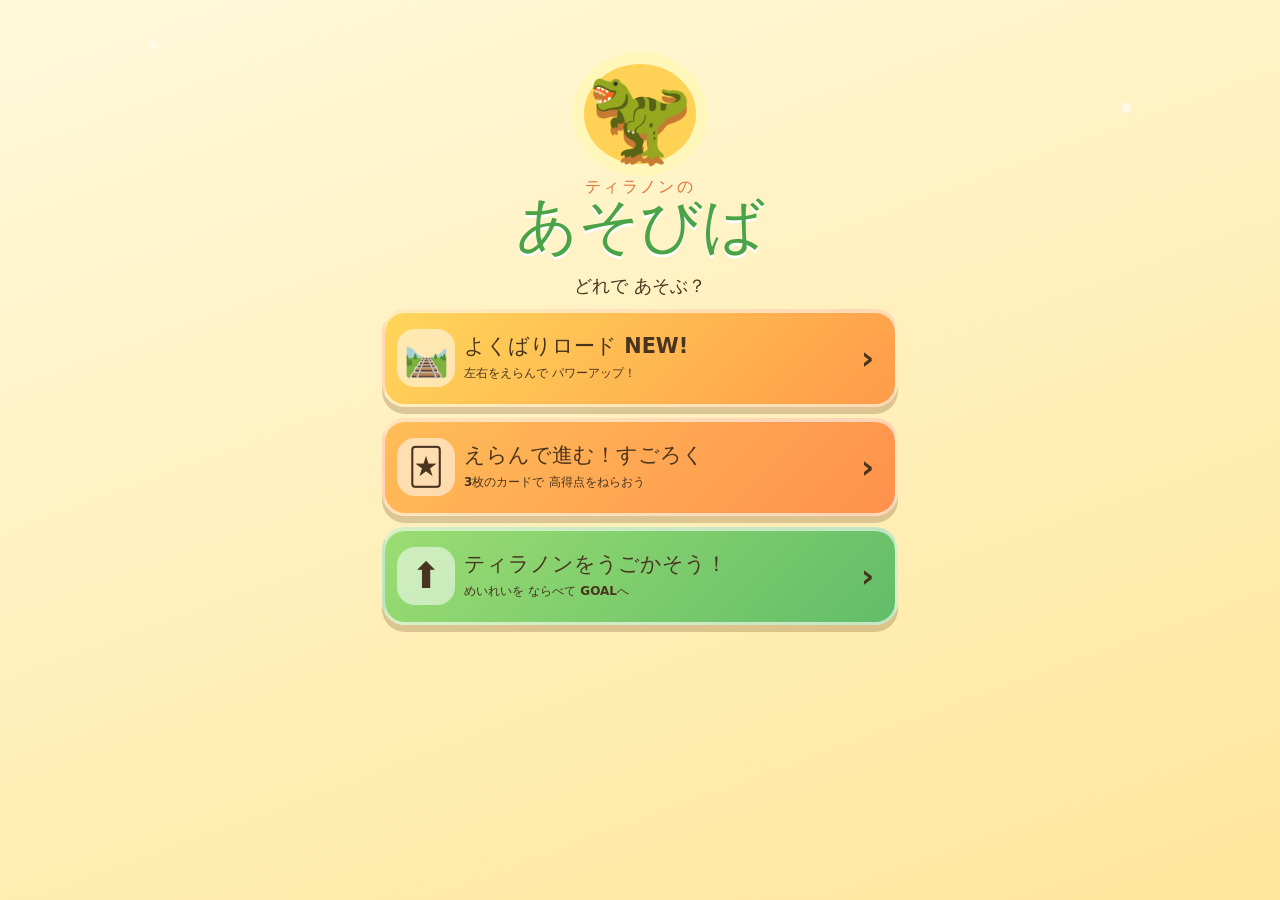
==== commit d3a9eb39: "Link Yokubari Road prototype from title" ====
--- a/index.html
+++ b/index.html
@@ -1,66 +1,6 @@
 <!doctype html>
-<html lang="ja">
-<head>
-  <meta charset="utf-8">
-  <meta name="viewport" content="width=device-width, initial-scale=1, viewport-fit=cover">
-  <meta name="theme-color" content="#fff3c4">
-  <title>ティラノンのあそびば</title>
-  <link rel="stylesheet" href="style.css">
-</head>
-<body>
-  <main class="app">
-    <section id="title-screen" class="screen active" aria-labelledby="title-heading">
-      <div class="title-art"><span class="sun"></span><span class="title-dino game-piece" aria-hidden="true">🦖</span></div>
-      <p class="eyebrow">ティラノンの</p>
-      <h1 id="title-heading">あそびば</h1>
-      <p class="lead">どっちで あそぶ？</p>
-      <button class="mode-card food-mode" data-open="sugoroku-screen">
-        <span class="mode-icon">🃏</span><span><b>えらんで進む！すごろく</b><small>3枚のカードで 高得点をねらおう</small></span><span class="chevron">›</span>
-      </button>
-      <button class="mode-card code-mode" data-open="stage-screen">
-        <span class="mode-icon">⬆️</span><span><b>ティラノンをうごかそう！</b><small>めいれいを ならべて GOALへ</small></span><span class="chevron">›</span>
-      </button>
-    </section>
-
-    <section id="sugoroku-screen" class="screen" aria-labelledby="sugoroku-title">
-      <header class="game-header"><button class="icon-button" data-title aria-label="タイトルへ">‹</button><div><span class="header-kicker">戦略すごろく v0.2</span><h2 id="sugoroku-title">えらんで進む！</h2></div><div id="sugoroku-records" class="mini-record"></div></header>
-      <div class="strategy-hud"><b>⭐ <span id="score-label">0</span>点</b><b>⏳ あと<span id="turn-label">12</span>ターン</b><span id="position-label">現在 START</span></div>
-      <div id="sugoroku-board" class="sugoroku-board" aria-label="STARTからGOALまでのすごろく盤"></div>
-      <section class="strategy-panel" aria-live="polite">
-        <div id="sugoroku-message" class="strategy-message">カードを選ぶと 到着マスが光るよ！</div>
-        <div id="card-hand" class="card-hand" aria-label="移動カード"></div>
-        <button id="move-button" class="primary move-button" disabled>カードを選んでね</button>
-      </section>
-      <div id="branch-choice" class="branch-choice" hidden><div><b>↔ どっちへいく？</b><span id="branch-options"></span></div></div>
-    </section>
-
-    <section id="stage-screen" class="screen" aria-labelledby="stage-title">
-      <header class="game-header simple"><button class="icon-button" data-title aria-label="タイトルへ">‹</button><div><span class="header-kicker">プログラミングモード</span><h2 id="stage-title">ステージを えらぼう！</h2></div></header>
-      <div class="howto"><b>① めいれいをならべる</b><span>② うごかしてGOAL！</span></div>
-      <div id="stage-grid" class="stage-grid"></div>
-    </section>
-
-    <section id="program-screen" class="screen" aria-labelledby="program-title">
-      <header class="game-header"><button id="stage-back" class="icon-button" aria-label="ステージ選択へ">‹</button><div><span id="stage-label" class="header-kicker">STAGE 1</span><h2 id="program-title">ティラノンをうごかそう！</h2></div><div id="stage-best" class="mini-record stars">☆☆☆</div></header>
-      <div class="mission-row"><span id="stage-mission"></span><b id="optimal-label"></b></div>
-      <div id="program-board" class="program-board" aria-label="プログラミング盤"></div>
-      <section class="command-panel">
-        <div class="command-buttons" aria-label="めいれいボタン">
-          <button data-command="forward"><b>⬆️</b><span>すすむ</span></button>
-          <button data-command="right"><b>↪️</b><span>みぎ</span></button>
-          <button data-command="left"><b>↩️</b><span>ひだり</span></button>
-        </div>
-        <div class="queue-head"><b>めいれい</b><span id="command-count">0個</span></div>
-        <div id="command-list" class="command-list" aria-live="polite"><span class="empty">ボタンを おしてね！</span></div>
-        <div class="program-actions"><button id="run-button" class="primary run-button">▶ うごかす！</button><button id="undo-button" class="small-action">↶<span>1個消す</span></button><button id="clear-button" class="small-action">×<span>全部消す</span></button></div>
-      </section>
-    </section>
-
-    <div id="result-modal" class="modal" role="dialog" aria-modal="true" aria-labelledby="result-title" hidden>
-      <div id="confetti" class="confetti" aria-hidden="true"></div>
-      <div class="modal-card"><div id="result-icon" class="result-icon">🎉</div><h2 id="result-title">ついたノーーン！</h2><div id="result-stars" class="result-stars"></div><p id="result-text"></p><button id="result-main" class="primary full">もう一回！</button><button id="result-sub" class="secondary full">ステージをえらぶ</button></div>
-    </div>
-  </main>
-  <script src="script.js"></script>
-</body>
-</html>
+<html lang="ja"><head><meta charset="utf-8"><meta name="viewport" content="width=device-width, initial-scale=1, viewport-fit=cover"><meta name="theme-color" content="#fff3c4"><title>ティラノンのあそびば</title><link rel="stylesheet" href="style.css"><link rel="stylesheet" href="board-path.css"></head><body><main class="app"><section id="title-screen" class="screen active" aria-labelledby="title-heading"><div class="title-art"><span class="sun"></span><span class="title-dino game-piece" aria-hidden="true">🦖</span></div><p class="eyebrow">ティラノンの</p><h1 id="title-heading">あそびば</h1><p class="lead">どれで あそぶ？</p><a class="mode-card" href="yokubari.html" style="background:linear-gradient(135deg,#ffd65a,#ff9b49);color:inherit;text-decoration:none"><span class="mode-icon">🛤️</span><span><b>よくばりロード NEW!</b><small>左右をえらんで パワーアップ！</small></span><span class="chevron">›</span></a><button class="mode-card food-mode" data-open="sugoroku-screen"><span class="mode-icon">🃏</span><span><b>えらんで進む！すごろく</b><small>3枚のカードで 高得点をねらおう</small></span><span class="chevron">›</span></button><button class="mode-card code-mode" data-open="stage-screen"><span class="mode-icon">⬆️</span><span><b>ティラノンをうごかそう！</b><small>めいれいを ならべて GOALへ</small></span><span class="chevron">›</span></button></section>
+<section id="sugoroku-screen" class="screen" aria-labelledby="sugoroku-title"><header class="game-header"><button class="icon-button" data-title aria-label="タイトルへ">‹</button><div><span class="header-kicker">戦略すごろく v0.2</span><h2 id="sugoroku-title">えらんで進む！</h2></div><div id="sugoroku-records" class="mini-record"></div></header><div class="strategy-hud"><b>⭐ <span id="score-label">0</span>点</b><b>⏳ あと<span id="turn-label">12</span>ターン</b><span id="position-label">現在 START</span></div><div class="route-help"><b>太い道</b>をたどってGOALへ。青いマスが分岐！</div><div id="sugoroku-board" class="sugoroku-board"></div><section class="strategy-panel"><div id="sugoroku-message" class="strategy-message"></div><div id="card-hand" class="card-hand"></div><button id="move-button" class="primary move-button" disabled>カードを選んでね</button></section><div id="branch-choice" class="branch-choice" hidden><div><b>↔ どっちへいく？</b><span id="branch-options"></span></div></div></section>
+<section id="stage-screen" class="screen"><header class="game-header simple"><button class="icon-button" data-title>‹</button><div><span class="header-kicker">プログラミングモード</span><h2>ステージを えらぼう！</h2></div></header><div class="howto"><b>① めいれいをならべる</b><span>② うごかしてGOAL！</span></div><div id="stage-grid" class="stage-grid"></div></section>
+<section id="program-screen" class="screen"><header class="game-header"><button id="stage-back" class="icon-button">‹</button><div><span id="stage-label" class="header-kicker">STAGE 1</span><h2>ティラノンをうごかそう！</h2></div><div id="stage-best" class="mini-record stars">☆☆☆</div></header><div class="mission-row"><span id="stage-mission"></span><b id="optimal-label"></b></div><div id="program-board" class="program-board"></div><section class="command-panel"><div class="command-buttons"><button data-command="forward"><b>⬆️</b><span>すすむ</span></button><button data-command="right"><b>↪️</b><span>みぎ</span></button><button data-command="left"><b>↩️</b><span>ひだり</span></button></div><div class="queue-head"><b>めいれい</b><span id="command-count">0個</span></div><div id="command-list" class="command-list"><span class="empty">ボタンを おしてね！</span></div><div class="program-actions"><button id="run-button" class="primary run-button">▶ うごかす！</button><button id="undo-button" class="small-action">↶<span>1個消す</span></button><button id="clear-button" class="small-action">×<span>全部消す</span></button></div></section></section>
+<div id="result-modal" class="modal" role="dialog" aria-modal="true" hidden><div id="confetti" class="confetti"></div><div class="modal-card"><div id="result-icon" class="result-icon">🎉</div><h2 id="result-title">ついたノーーン！</h2><div id="result-stars" class="result-stars"></div><p id="result-text"></p><button id="result-main" class="primary full">もう一回！</button><button id="result-sub" class="secondary full">ステージをえらぶ</button></div></div></main><script src="script.js"></script></body></html>
--- a/board-path.css
+++ b/board-path.css
@@ -0,0 +1,63 @@
+/* Strategy board readability layer: keeps game rules unchanged. */
+#sugoroku-board::before {
+  content: "";
+  position: absolute;
+  inset: 9px;
+  z-index: 0;
+  pointer-events: none;
+  background-repeat: no-repeat;
+  background-position: center;
+  background-size: 100% 100%;
+  background-image: url("data:image/svg+xml,%3Csvg xmlns='http://www.w3.org/2000/svg' viewBox='0 0 700 500' preserveAspectRatio='none'%3E%3Cg fill='none' stroke-linecap='round' stroke-linejoin='round'%3E%3Cpath d='M50 350 L150 350 L250 350 L350 350' stroke='%23fff4c7' stroke-width='28'/%3E%3Cpath d='M350 350 L350 250 L450 250 L550 250 L650 250 L650 150 L550 150' stroke='%23fff4c7' stroke-width='28'/%3E%3Cpath d='M350 350 L350 450 L450 450 L550 450 L550 350 L550 250' stroke='%23fff4c7' stroke-width='28'/%3E%3Cpath d='M550 150 L450 150 L350 150 L250 150 L150 150 L50 150 L50 50' stroke='%23fff4c7' stroke-width='28'/%3E%3Cpath d='M550 150 L550 50 L450 50 L350 50 L250 50 L250 150' stroke='%23fff4c7' stroke-width='28'/%3E%3Cpath d='M50 350 L150 350 L250 350 L350 350' stroke='%23d59b43' stroke-width='7'/%3E%3Cpath d='M350 350 L350 250 L450 250 L550 250 L650 250 L650 150 L550 150' stroke='%23d59b43' stroke-width='7'/%3E%3Cpath d='M350 350 L350 450 L450 450 L550 450 L550 350 L550 250' stroke='%23d59b43' stroke-width='7'/%3E%3Cpath d='M550 150 L450 150 L350 150 L250 150 L150 150 L50 150 L50 50' stroke='%23d59b43' stroke-width='7'/%3E%3Cpath d='M550 150 L550 50 L450 50 L350 50 L250 50 L250 150' stroke='%23d59b43' stroke-width='7'/%3E%3C/g%3E%3C/svg%3E");
+}
+
+#sugoroku-board .path-tile {
+  z-index: 1;
+}
+
+#sugoroku-board .path-tile[data-node="b1"],
+#sugoroku-board .path-tile[data-node="b2"] {
+  border-radius: 13px;
+  border-color: #4b8fca;
+  background: linear-gradient(145deg, #e5f4ff, #a8d7f5);
+  box-shadow: 0 3px 0 #3f79a7;
+}
+
+#sugoroku-board .path-tile[data-node="b1"]::after,
+#sugoroku-board .path-tile[data-node="b2"]::after {
+  content: "分岐";
+  position: absolute;
+  left: 50%;
+  bottom: -15px;
+  transform: translateX(-50%);
+  padding: 1px 5px;
+  border-radius: 7px;
+  background: #fff;
+  color: #3977a7;
+  font-size: .42rem;
+  font-weight: 1000;
+  white-space: nowrap;
+  box-shadow: 0 1px 3px #49341f33;
+}
+
+#sugoroku-board .path-tile.current {
+  outline-width: 4px;
+  outline-offset: 2px;
+}
+
+#sugoroku-board .path-tile.preview {
+  outline-width: 5px;
+  outline-offset: 2px;
+}
+
+.route-help {
+  margin: -1px 0 6px;
+  text-align: center;
+  color: #6d5637;
+  font-size: .68rem;
+  font-weight: 900;
+}
+
+.route-help b {
+  color: #3c7c45;
+}
